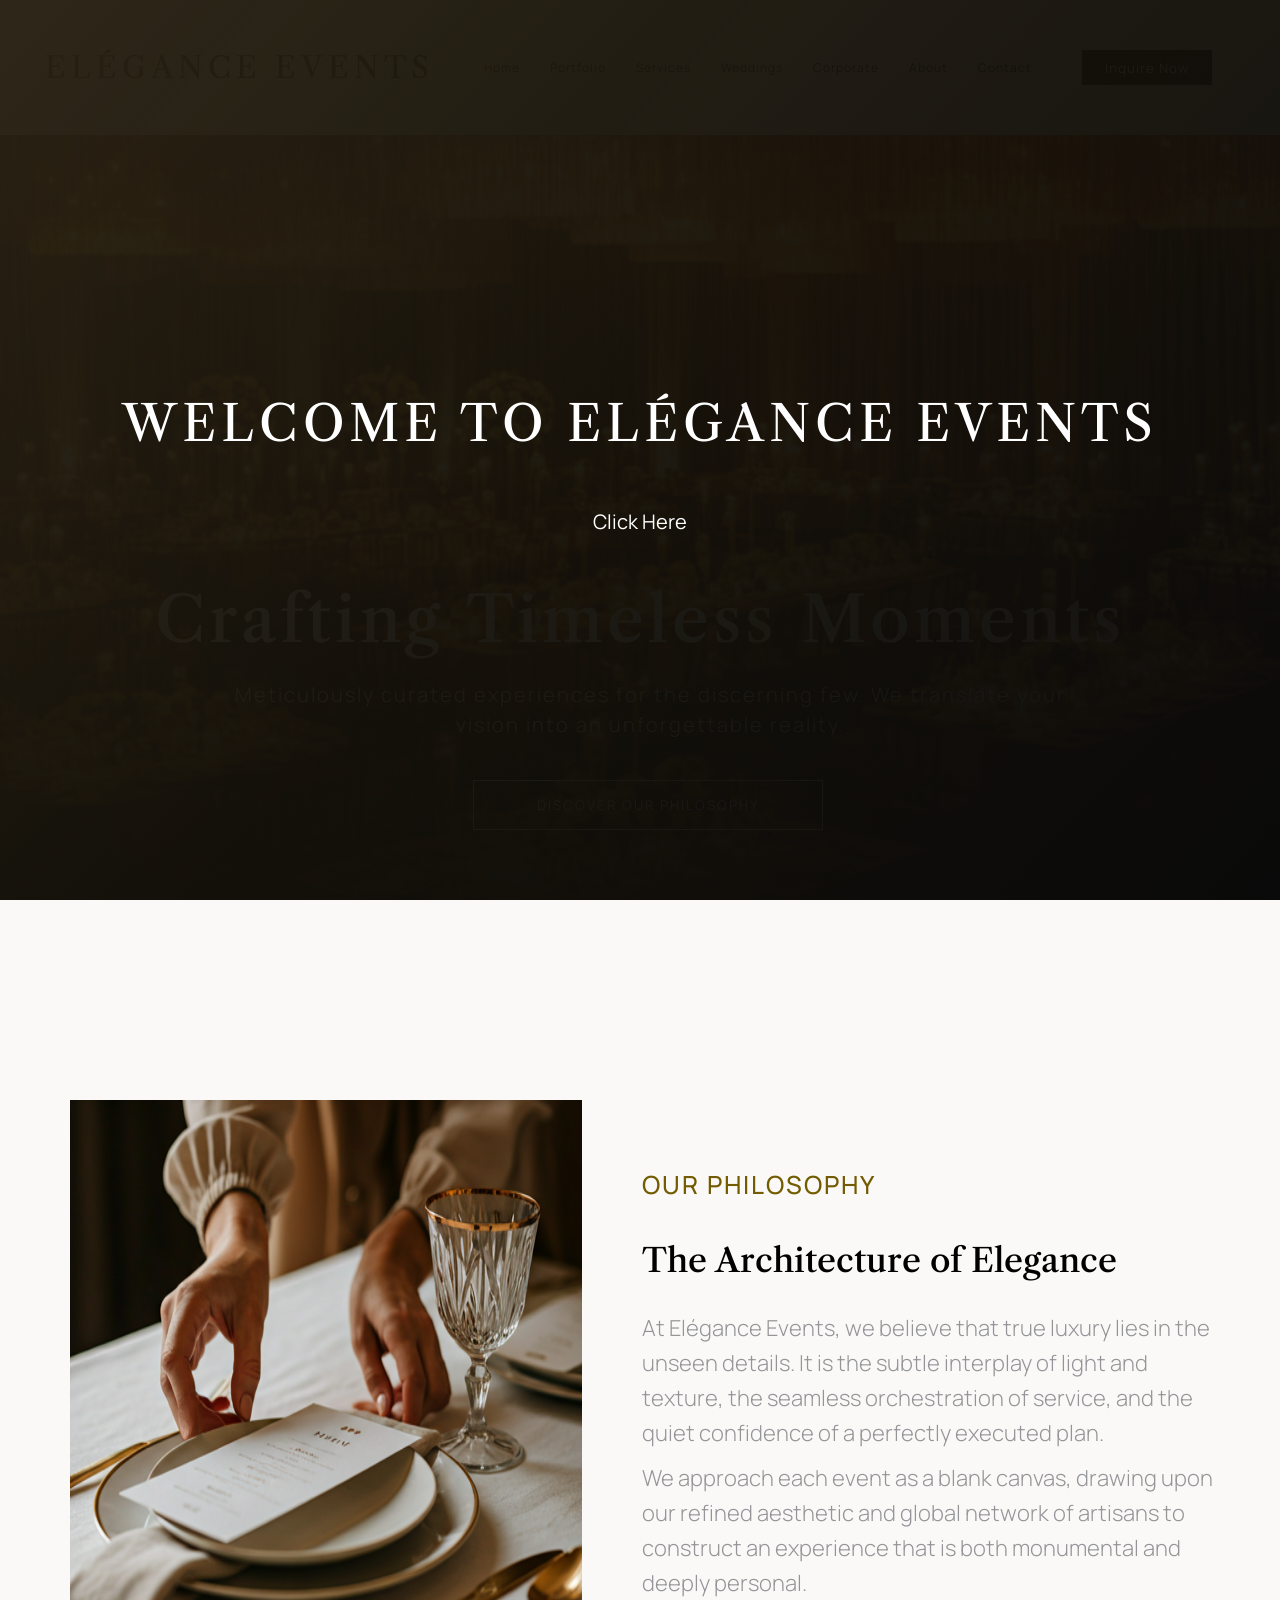
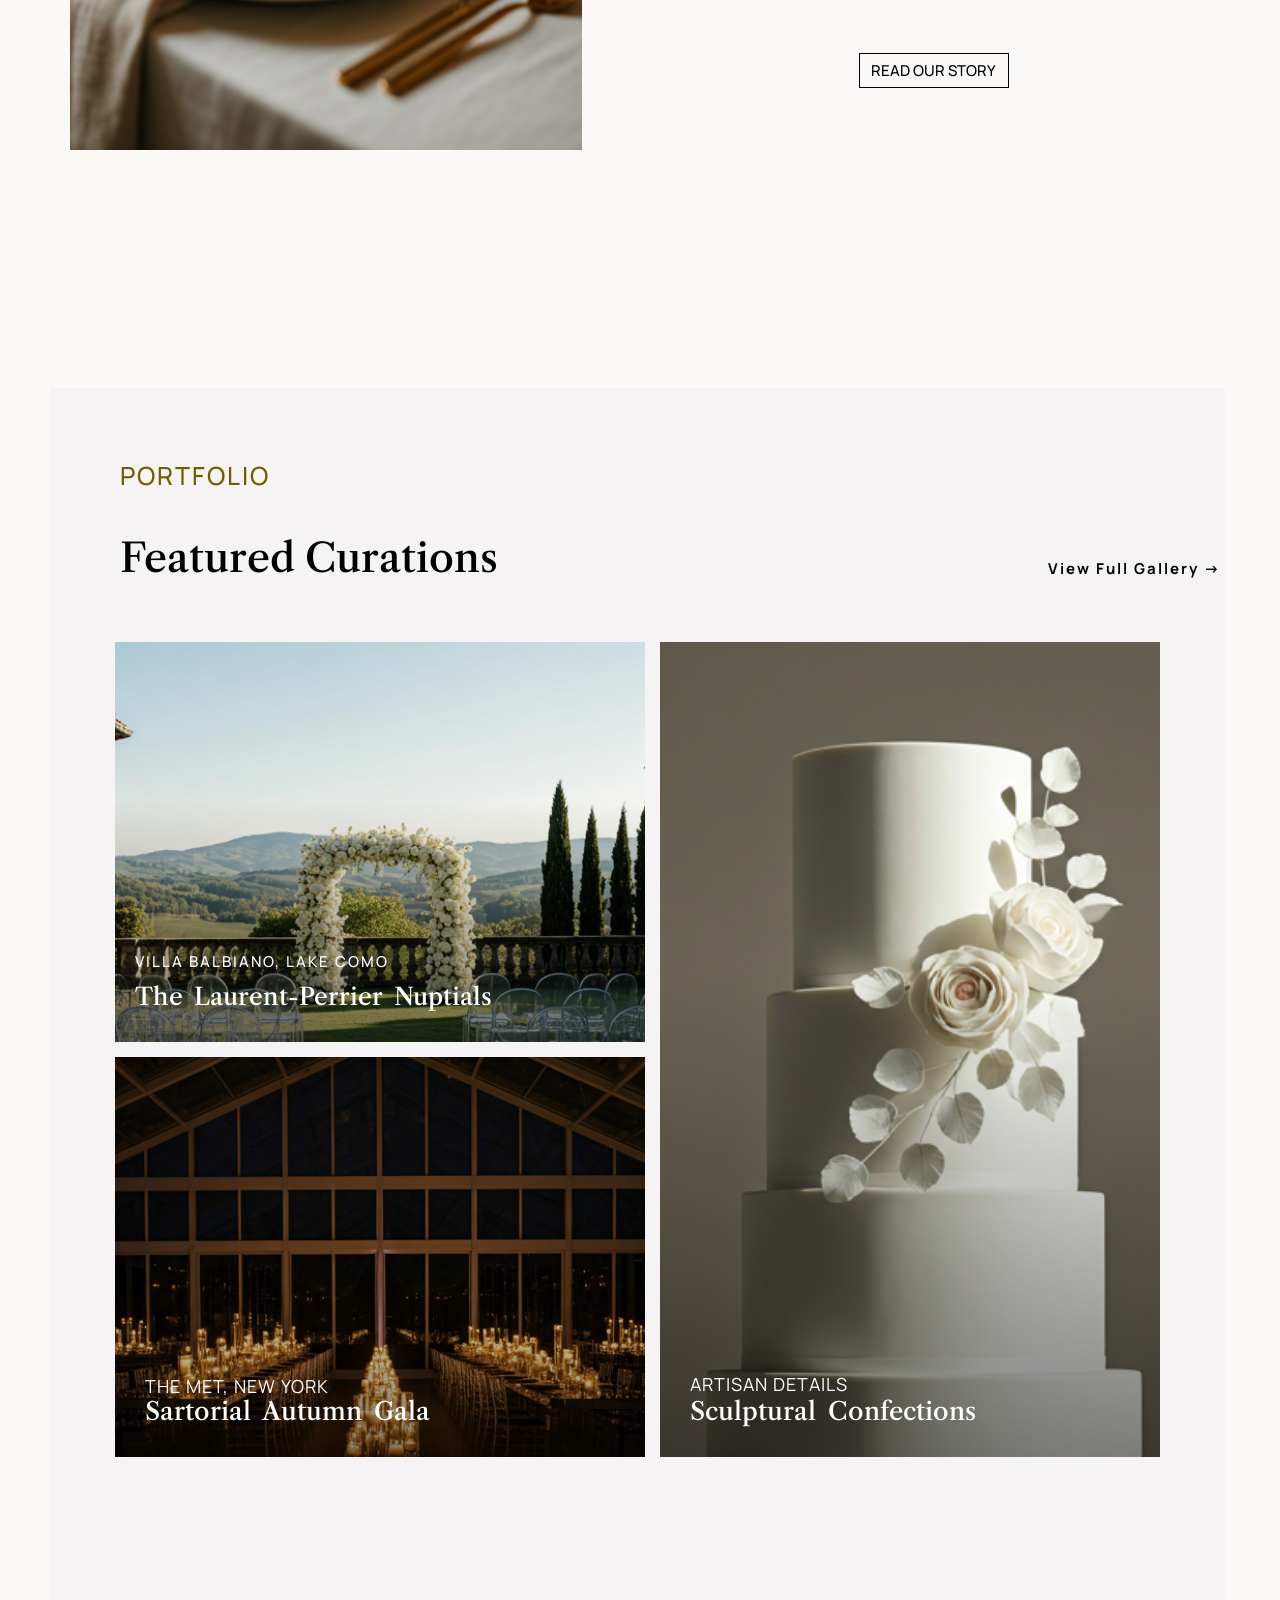
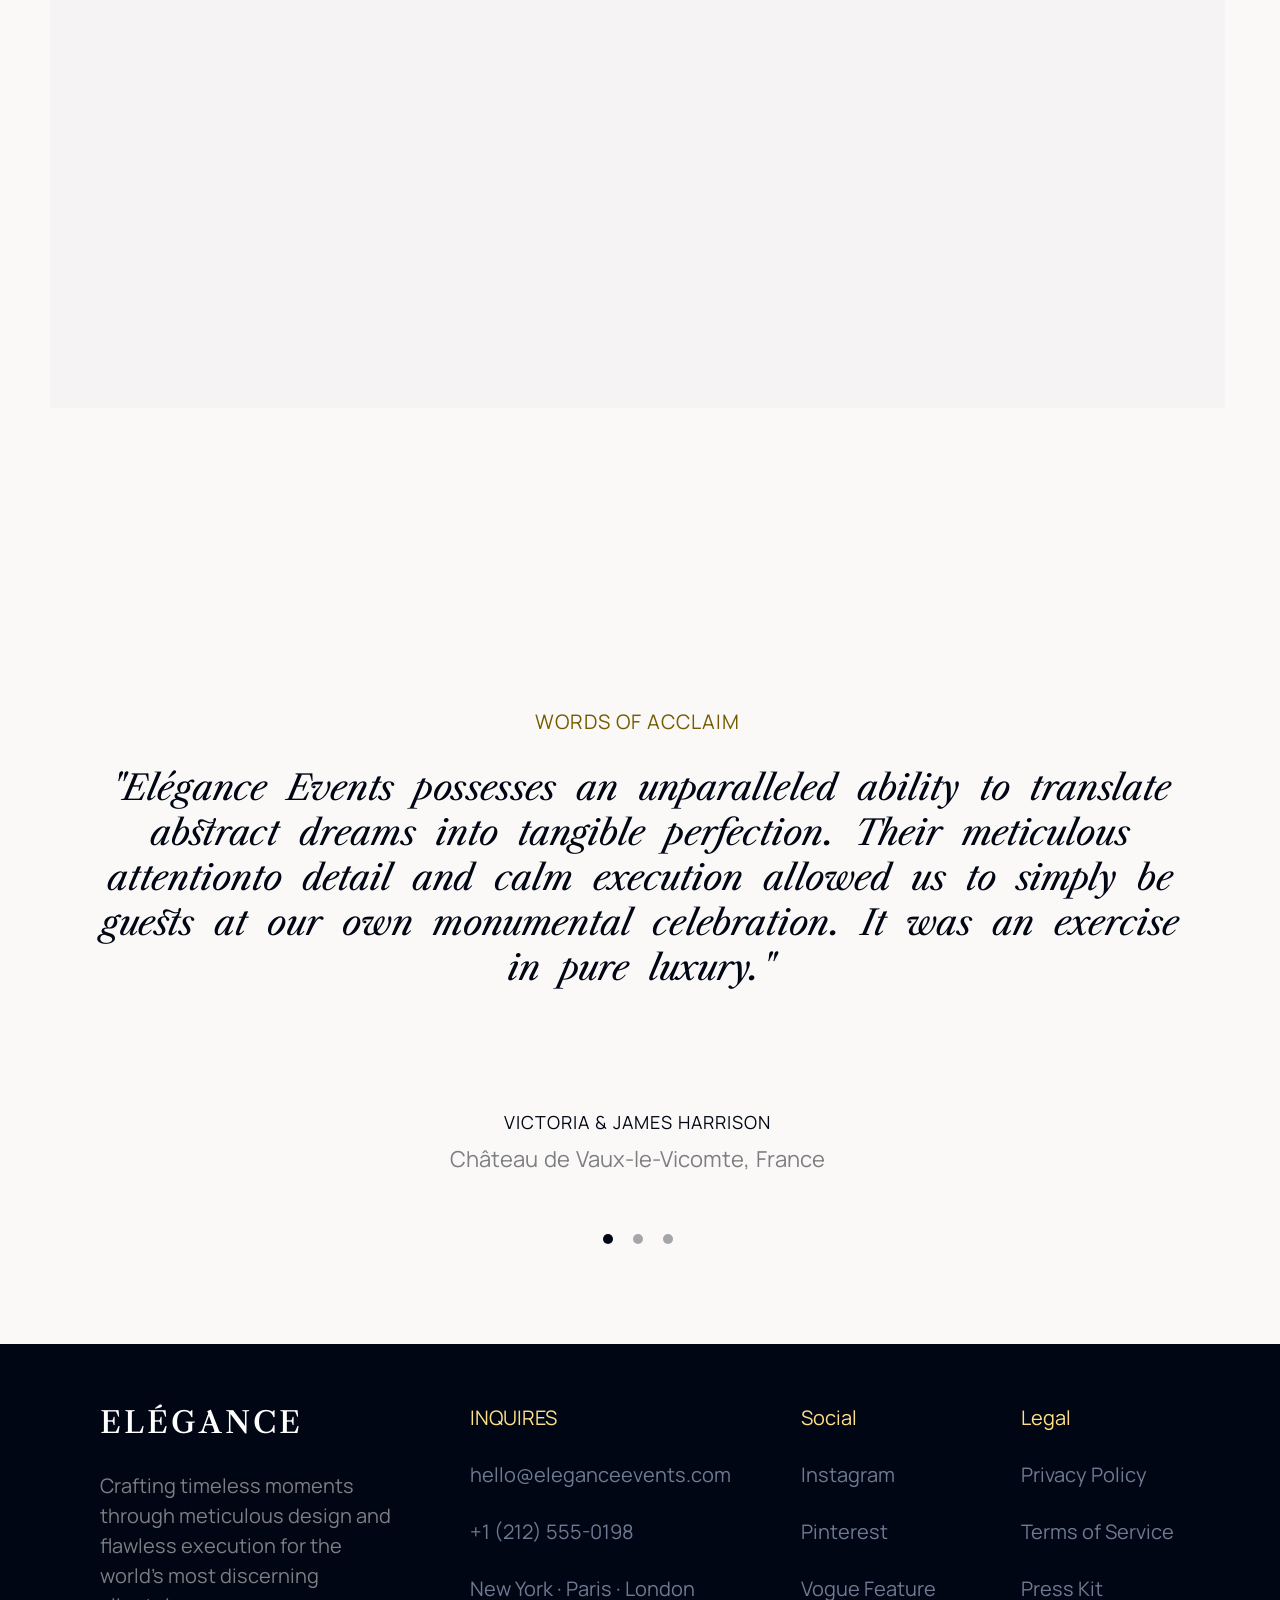
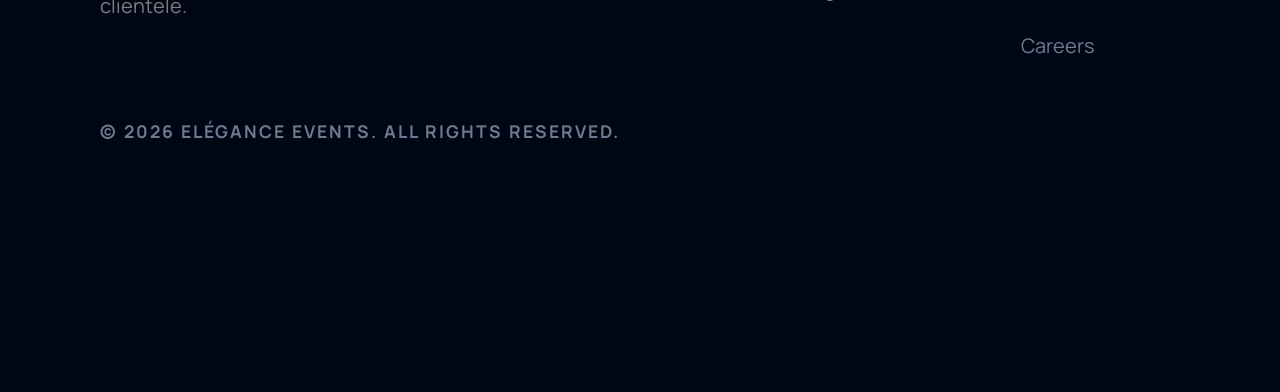
==== index.html @ 48352e36 "first commit" ====
<!DOCTYPE html>
<html lang="en">
<head>
    <meta charset="UTF-8">
    <meta name="viewport" content="width=device-width, initial-scale=1.0">
    <link rel="stylesheet" href="style.css">
    <script src="index.js"></script>
    <title>HOME</title>
</head>
<body>

    <div class="welcome-overlay" id="welcomeOverlay">
        <div class="welcome-content">
            <h1>WELCOME TO ELÉGANCE EVENTS</h1>
            <button id="welcome-btn">Click Here</button>
        </div>
    </div>
    <header>
        <h1>ELÉGANCE EVENTS</h1>

        <nav>
            <a href="/">Home</a>
            <a href="portfolio.html">Portfolio</a>
            <a href="services.html">Services</a>
            <a href="">Weddings</a>
            <a href="">Corporate</a>
            <a href="">About</a>
            <a href="">Contact</a>
        </nav>
        <div class="inquire-btn">
            <button><a href="">Inquire Now</a></button>
        </div>
    </header>

    <div class="moment">
        <div class="moments-pic">
            <img src="/Images/hero.png" class="dining-hall" alt="">

            <div class="moments">
                <h2>Crafting Timeless Moments</h2>
                <p>Meticulously curated experiences for the discerning few. 
                    We translate your vision into an unforgettable reality.
                </p>
                <div class="btn">
                    <button class="discover-btn">DISCOVER OUR PHILOSOPHY</button>
                </div>
            </div>
        </div>
    </div>

    <section class="philosophy-section reveal">
        <div class="philosophy-image slide-left">
            <img src="/Images/philosophy.png" class="arch-pic" alt="">
        </div>


        <div class="content slide-right">
            <div class="content-title reveal">
                <h3>OUR PHILOSOPHY</h3>
                <h1>The Architecture of Elegance</h1>
            </div>
            
            <div class="content-para reveal">
                <p>At Elégance Events, we believe that true luxury lies in the
                    unseen details. It is the subtle interplay of light and texture,
                    the seamless orchestration of service, and the quiet
                    confidence of a perfectly executed plan.
                </p>

                <p>We approach each event as a blank canvas, drawing upon our
                    refined aesthetic and global network of artisans to construct
                    an experience that is both monumental and deeply personal.
                </p>

                <div class="read-btn">
                    <span></span>
                    <button class="our-story-btn">READ OUR STORY</button>
                </div>
            </div>

            <!-- <div class="read-btn">
                <button class="our-story-btn">READ OUR STORY</button>
            </div> -->
        </div>
    </section>

    <section>
        <div class="portfolio">
            <div class="portfolio-content">
                <div class="port-cont">
                    <h3>PORTFOLIO</h3>
                    <h1>Featured Curations</h1>
                </div>
                <div class="view">
                    <h4>View Full Gallery &RightArrow;</h4>
                </div>
            </div>

            <div class="portfolio-images">
                <div class="outdoor reveal">
                    <div class="outdoor-content">
                        <h3>VILLA BALBIANO, LAKE COMO</h3>
                        <h2>The Laurent-Perrier Nuptials</h2>
                    </div>
                </div>

                <div class="hall reveal">
                    <div class="hall-content">
                        <h3>THE MET, NEW YORK</h3>
                        <h2>Sartorial Autumn Gala</h2>
                    </div>
                </div>

                <div class="cake reveal">
                    <div class="cake-content">
                        <h3>ARTISAN DETAILS</h3>
                        <h2>Sculptural Confections</h2>
                    </div>
                </div>
            </div>
        </div>
    </section>

    <section>
        <div class="write-ups reveal">
            <h3>WORDS OF ACCLAIM</h3>
            <div class="paragraph">
                <p>"Elégance Events possesses an unparalleled ability 
                    to translate abstract dreams into tangible perfection. 
                    Their meticulous attentionto detail and calm execution 
                    allowed us to simply be guests at our own monumental 
                    celebration. It was an exercise in pure luxury."
                </p>
            </div>
            <div class="bottom">
                <h3>VICTORIA & JAMES HARRISON</h3>
                <p>Château de Vaux-le-Vicomte, France</p>
            </div>

            <div class="circles">
                <div class="circle-1"></div>
                <div class="circle-2"></div>
                <div class="circle-2"></div>
            </div>
        </div>
    </section>

    <footer>
        <div class="footer-control">
            <div class="elegance-content">
                <h2>ELÉGANCE</h2>
                <p>Crafting timeless moments
                    through meticulous design and
                    flawless execution for the world's
                    most discerning clientele.
                </p>
            </div>

            <div class="inquries-content">
                <a href="">INQUIRES</a>

                <p>hello@eleganceevents.com</p>

                <p>+1 (212) 555-0198</p>

                <p>New York · Paris · London</p>
            </div>

            <div class="socials">
                <a href="">Social</a>
                <p>Instagram</p>

                <p>Pinterest</p>

                <p>Vogue Feature</p>
            </div>

            <div class="legal">
                <a href="">Legal</a>
                <p>Privacy Policy</p>
                <p>Terms of Service</p>
                <p>Press Kit</p>
                <p>Careers</p>
            </div> 
        </div>
        <div class="copyright">
            <h3>© 2026 ELÉGANCE EVENTS. ALL RIGHTS RESERVED.</h3>
        </div>
    </footer>
</body>
</html>
---- style.css ----
@import url('https://fonts.googleapis.com/css2?family=Libre+Caslon+Text:ital,wght@0,400;0,700;1,400&family=Manrope:wght@200..800&family=Outfit:wght@100..900&family=Young+Serif&display=swap');

html{
    scroll-behavior: smooth;
}

*{
    margin: 0;
    padding: 0;
    box-sizing: border-box;
}

body{
    height: 100vh;
    background-color: #FBF9F8;
}

.reveal{
    opacity: 0;
    transform: translateY(50px);
    transition: opacity 0.8s ease-out, transform 0.8s ease-out;
}

.reveal.is-visible{
    opacity: 1;
    transform: translateY(0);
}

.welcome-overlay{
    position: fixed;
    top: 0;
    left: 0;
    width: 100%;
    height: 100%;
    background: 
    linear-gradient(135deg, rgba(180, 140, 60, 0.18) 0%, transparent 50%),
    linear-gradient(135deg, rgba(10, 10, 10, 0.97) 0%, rgba(20, 17, 10, 0.96) 50%, rgba(10, 10, 10, 0.97) 100%);
    display: flex;
    align-items: center;
    justify-content: center;
    z-index: 9999;
    transition: transform 0.8s ease-in-out;
}

.welcome-overlay.slide-out{
    transform: translateX(100%);
}

.welcome-content{
    display: flex;
    flex-direction: column;
    align-items: center;
    justify-content: center;
    gap: 20px;
}

.welcome-content h1{
    font-family: 'Libre Caslon Text', serif;
    text-align: center;
    color: white;
    font-size: 50px;
    font-weight: 400;
    letter-spacing: 5px;
}

#welcome-btn{
    font-family: "Manrope", sans-serif;
    font-size: 20px;
    font-weight: 400;
    color: white;
    background-color: transparent;
    
}

header{
    display: flex;
    gap: 50px;
    align-items: center;
    width: 100%;
    height: 15vh;
    background-color: rgb(214, 205, 199);
    padding-left: 45px;
    padding-right: 30px;
}

h1{
    font-family: 'Libre Caslon Text', serif;
    font-weight: 400;
    font-size: 30px;
    color: black;
    letter-spacing: 5px;
    padding-top: 30px;
    padding-bottom: 30px;
}

nav{
    display: flex;
    gap: 30px;
    padding-top: 30px;
    padding-bottom: 30px;
}

nav a{
    text-decoration: none;
    font-family: "Manrope", sans-serif;
    font-size: 12px;
    color: black;
    letter-spacing: 1px;
    padding-top: 30px;
    padding-bottom: 30px;
}

.inquire-btn{
    display: flex;
    gap: 20px;
    padding-top: 40px;
    padding-bottom: 40px;
}

button{
    background-color: black;
    width: 130px;
    height: 35px;
    border: none;
    cursor: pointer;
}

button a{
    font-family: "Manrope", sans-serif;
    font-weight: 400;
    text-decoration: none;
    color: #FBF9F8;
    letter-spacing: 1px;
}

.moment{
    display:flex;
    flex-direction: column;
    position: relative;
    width: 100%;
}

.moments-pic{
    position: relative;
    width: 100%;
    height: 85vh;
    overflow: hidden;
}


.dining-hall{
    display: block;
    width: 100%;
    height: 100%;
    object-fit: cover;
    object-position: center;

}

.moments{
    position: absolute;
    bottom: 0;
    left: 0;
    width: 100%;
    display: flex;
    flex-direction: column;
    color: white;
    padding: 70px 50px;
    background: linear-gradient(to top, rgba(0,0,0,0.75), rgba(0,0,0,0));
    box-sizing: border-box;
    text-align: center;
    
}

.moments h2{
    font-family: 'Libre Caslon Text', serif;
    font-size: 64px;
    font-weight: 500;
    letter-spacing: 4px;
    line-height: 120px;
    word-spacing: 3px;
}

.moments p{
    max-width: 70ch;
    font-family: "Manrope", sans-serif;
    font-size: 20px;
    font-weight: 300;
    text-align: center;
    letter-spacing: 2px;
    word-break: normal; 
    overflow-wrap: break-word;
    margin-left: 180px;
    line-height: 30px;
}

.btn{
    padding-top: 40px;
    padding-left: 15px;
}

.discover-btn{
    border: 1px solid white;
    background-color: transparent;
    color: white;
    font-family: "Manrope", sans-serif;
    font-weight: 400;
    align-items: center;
    justify-content:center;
    width: 350px;
    height: 50px;
    letter-spacing: 2px;
    padding-left: 20px;
    padding-right: 20px;
    padding-top: 10px;
    padding-bottom: 10px;
}

section{
    display: flex;
    padding-top: 200px;
    padding-bottom: 100px;
    padding-left: 50px;
    padding-right: 55px;
}


.philosophy-image{
    padding-left: 20px;
    width: 700px;
    height: 550px;
}

.arch-pic{
    width: 512px;
    height: 650px
}

.slide-left{
    opacity: 0;
    transform: translateX(-60px);
    transition: opacity 0.8s ease-out, transform 0.8s ease-out;
}

.slide-right{
    opacity: 0;
    transform: translateX(60px);
    transition: opacity 0.8s ease-out, transform 0.8s ease-out;
}

.reveal.is-visible .slide-left,
.reveal.is-visible .slide-right{
    opacity: 1;
    transform: translateX(0);
}

.content{
    display: flex;
    flex-direction: column;
    padding-left: 60px;
    padding-top: 70px;
}

.content .reveal:nth-child(1){
    transition-delay: 0s;
}

.content .reveal:nth-child(2){
    transition-delay: 0.2s;
}

.content-title{
    display: flex;
    flex-direction: column;
    gap: 10px;
}

.content-title h3{
    font-family: "Manrope", sans-serif;
    font-weight: 500;
    font-size: 25px;
    letter-spacing: 2px;
    line-height: 30px;
    color: #735c00;
}

.content-title h1{
    font-family: 'Libre Caslon Text', serif;
    font-weight: 500;
    font-size: 33px;
    letter-spacing:normal
}

.content-para{
    display:flex;
    flex-direction: column;
    align-items: center;
    justify-content: center;
    gap: 10px;
    font-family: "Manrope", sans-serif;
    font-weight: 300;
    font-size: 22px;
    color: #949598;
    line-height: 35px;
}

.read-btn{
    padding-top: 40px;
}

span{
    width:100px;
    height: 4px;
    background-color: black;
}

.our-story-btn{
    border: 1px solid black;
    width: 150px;
    color: black;
    background-color: transparent;
    font-family: "Manrope", sans-serif;
    font-weight: 500;
    font-size: 15px;
}

.portfolio{
    background-color: #f5f3f3;
    width: 100%;
    height: 180vh;
}
.portfolio-content{
    display: flex;
    gap: 550px;
    padding-top: 70px;
    padding-left: 70px;
    
}

.port-cont{
    display: flex;
    flex-direction: column;
    gap: 10px;
}

.port-cont h3{
    font-family: "Manrope", sans-serif;
    font-weight: 500;
    font-size: 25px;
    color: #735c00;
    letter-spacing: 2px;
}

.port-cont h1{
    font-family: 'Libre Caslon Text', serif;
    font-weight: 500;
    font-size: 40px;
    letter-spacing: normal;
}

.view{
    padding-top: 100px;
    font-family: "Manrope", sans-serif;
    font-weight: 300;
    font-size: 15px;
    letter-spacing: 2px;
    cursor: pointer;
}

.portfolio-images{
    display: grid;
    grid-template-columns: 1.5fr, 1fr;
    grid-template-rows: 400px 400px;
    gap: 15px;
    width: 100%;
    padding-left: 65px;
    padding-right: 65px;
    padding-top: 30px;
}

.outdoor{
    position: relative;
    background-image: url(/Images/outdoor.png);
    background-repeat: no-repeat;
    background-size: cover;
    width: 100%;
    height: 100%;
    grid-column: 1;
    grid-row: 1;
}


.hall{
    position: relative;
    background-image: url(/Images/hall\ 2.png);
    background-repeat: no-repeat;
    background-size: cover;
    width: 530px;
    height: 400px;
    grid-column: 1;
    grid-row: 2;
}

.cake{
    position: relative;
    background-image: url(/Images/my\ cake.png);
    background-repeat: no-repeat;
    background-size: cover;
    background-position: center;
    width: 500px;
    height: 100%;
    grid-column: 2;
    grid-row: 1 / span 2;
}

.outdoor-content{
    position: absolute;
    bottom: 0;
    left: 0;
    width: 100%;
    display: flex;
    flex-direction: column;
    align-items: flex-start;
    justify-content: flex-end;
    padding: 20px;
    box-sizing: border-box;
    text-align: left;
    color: white;
    z-index: 2;
}

.outdoor-content h3{
    font-weight: 500;
    font-family: "Manrope", sans-serif;
    font-size: 15px;
    line-height: 20px;
    letter-spacing: 2px;
}

.outdoor-content h2{
    font-family: 'Libre Caslon Text', serif;
    font-size: 24px;
    font-weight: 500;
    word-spacing: 5px;
    line-height: 50px;
}

.outdoor::after{
    content: '';
    position: absolute;
    bottom: 0;
    left: 0;
    width: 100%;
    height: 60%;
    background: linear-gradient(to top, rgba(0,0,0,0.5), 
    rgba(0,0,0,0));
    pointer-events: none;
    z-index: 1;
}

.hall-content{
    position: absolute;
    bottom: 0;
    left: 0;
    width: 100%;
    display: flex;
    flex-direction: column;
    align-items: flex-start;
    justify-content: flex-end;
    padding: 30px;
    box-sizing: border-box;
    text-align: left;
    color: white;
    z-index: 2;
}

.hall-content h3{
    font-weight: 400;
    font-family: "Manrope", sans-serif;
    font-size: 18px;
    line-height: 20px;
    letter-spacing: 1px;
}

.hall-content h2{
    font-family: 'Libre Caslon Text', serif;
    font-size: 25px;
    font-weight: 500;
    word-spacing: 5px;
}

.hall::after{
    content: '';
    position: absolute;
    bottom: 0;
    left: 0;
    width: 100%;
    height: 60%;
    background: linear-gradient(to top, rgba(0,0,0,0.5), 
    rgba(0,0,0,0));
    pointer-events: none;
    z-index: 1;
}

.cake-content{
    position: absolute;
    bottom: 0;
    left: 0;
    width: 100%;
    display: flex;
    flex-direction: column;
    align-items: flex-start;
    justify-content: flex-end;
    padding: 30px;
    box-sizing: border-box;
    text-align: left;
    color: white;
    z-index: 2;
}

.cake-content h3{
    font-weight: 400;
    font-family: "Manrope", sans-serif;
    font-size: 18px;
    letter-spacing: 1px;
}

.cake-content h2{
    font-family: 'Libre Caslon Text', serif;
    font-size: 25px;
    font-weight: 500;
    word-spacing: 5px;
}

.cake::after{
    content: '';
    position: absolute;
    bottom: 0;
    left: 0;
    width: 100%;
    height: 60%;
    background: linear-gradient(to top, rgba(0,0,0,0.5), 
    rgba(0,0,0,0));
    pointer-events: none;
    z-index: 1;
}

.write-ups{
    display: flex;
    flex-direction: column;
    gap: 30px;
    align-items: center;
    justify-content: center;
}

.write-ups h3{
    font-family: "Manrope", sans-serif;
    font-weight: 400;
    font-size: 20px;
    letter-spacing: 1px;
    color: #735c00;
}

.paragraph{
    align-items: center;
    justify-content: center;
    text-align: center;
    font-style: italic;
    font-family: 'Libre Caslon Text', serif;
    font-size: 35px;
    color: #000614;
    padding-left: 45px;
    padding-right: 40px;
    line-height: 45px;
    word-spacing: 10px;
}

.bottom{
    display: flex;
    flex-direction: column;
    gap: 10px;
    align-items: center;
    justify-content: center;
    text-align: center;
    padding-top: 90px;
}

.bottom h3{
    font-family: "Manrope", sans-serif;
    font-size: 18px;
    font-weight: 400;
    letter-spacing: 1px;
    color: #000614;
}

.bottom p{
    color: #7d7e82;
    font-family: "Manrope", sans-serif;
    font-size: 22px;
    font-weight: 400;
    word-spacing: 2px;
}

.circles{
    display: flex;
    gap: 20px;
    align-items: center;
    justify-content: center;
    padding-top: 30px;
}

.circle-1{
    width: 10px;
    height: 10px;
    border-radius: 50px;
    background-color: #000614;
}

.circle-2{
    width: 10px;
    height: 10px;
    border-radius: 50px;
    background-color: #a5a6a9;
}

footer{
    display: flex;
    flex-direction: column;
    gap: 30px;
    background-color: #000614;
    height: 72vh;
}

.footer-control{
    display: flex;
    gap: 70px;
    padding-top: 60px;
    padding-bottom: 30px;
    padding-left: 100px;
    padding-right: 100px;
}

.elegance-content{
    display: flex;
    flex-direction: column;
    gap: 30px;
    color: white;
}

.elegance-content h2{
    font-family: 'Libre Caslon Text', serif;
    font-size: 30px;
    font-weight: 500;
    letter-spacing: 3px;
}

.elegance-content p{
    width: 300px;
    color: #7d7e82;
    font-family: "Manrope", sans-serif;
    font-weight: 400;
    font-size: 20px;
    line-height: 30px;
}

.inquries-content{
    display: flex;
    flex-direction: column;
    gap: 30px;
}

.inquries-content a{
    color: #ffe088;
    font-family: "Manrope", sans-serif;
    font-size: 20px;
    text-decoration: none;
}

.inquries-content p{
    font-family: "Manrope", sans-serif;
    font-size: 20px;
    font-weight: 400;
    color: #6e7a91;
}

.socials{
    display: flex;
    flex-direction: column;
    gap: 30px;
    color: white;
}

.socials a{
    color: #ffe088;
    font-family: "Manrope", sans-serif;
    font-size: 20px;
    text-decoration: none;
}

.socials p{
    width: 150px;
    font-family: "Manrope", sans-serif;
    font-size: 20px;
    font-weight: 400;
    color: #6e7a91;
}

.legal{
    display: flex;
    flex-direction: column;
    gap: 30px;
}

.legal a{
    color: #ffe088;
    font-family: "Manrope", sans-serif;
    font-size: 20px;
    text-decoration: none;
}

.legal p{
    width: 200px;
    font-family: "Manrope", sans-serif;
    font-size: 20px;
    font-weight: 400;
    color: #6e7a91;
}

.copyright{
    color: #6e7a91;
    font-family: "Manrope", sans-serif;
    font-weight: 300;
    font-size: 15px;
    letter-spacing: 2px;
    padding-left: 100px;
    padding-bottom: 50px;
}
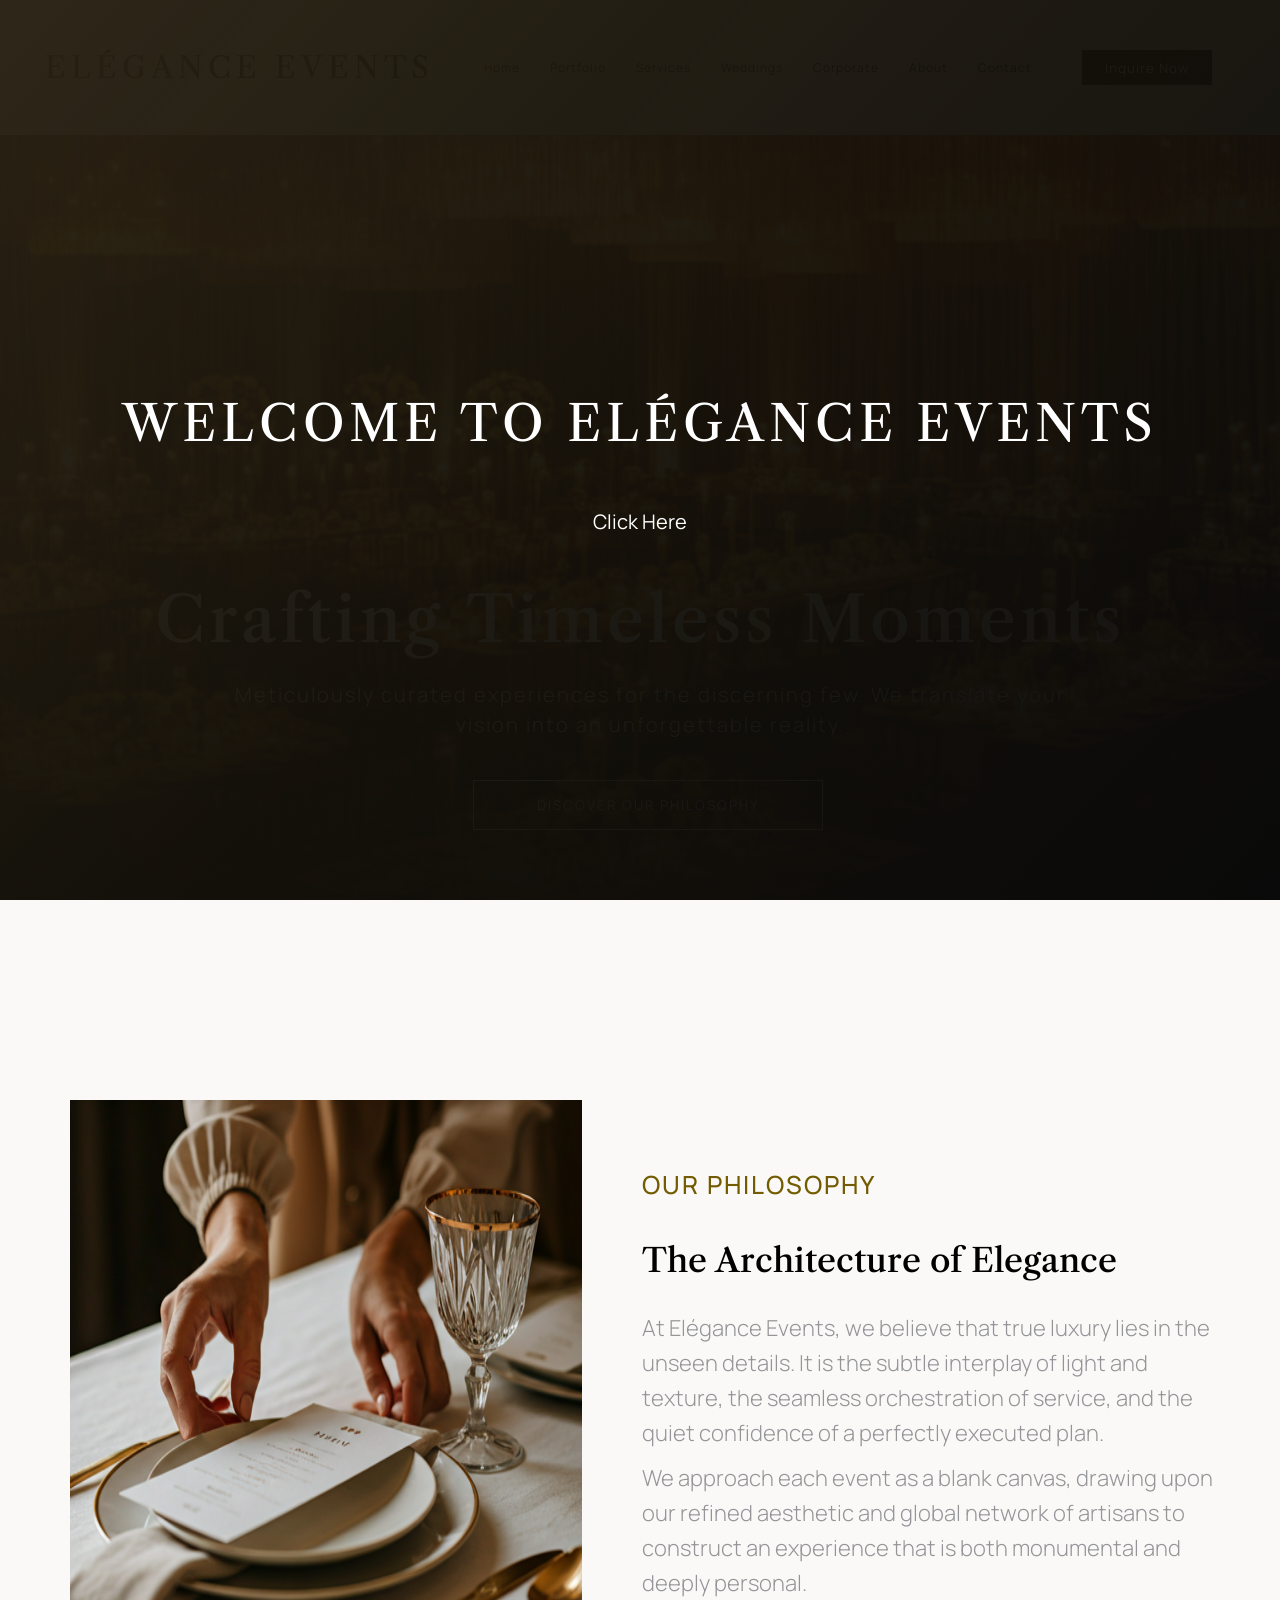
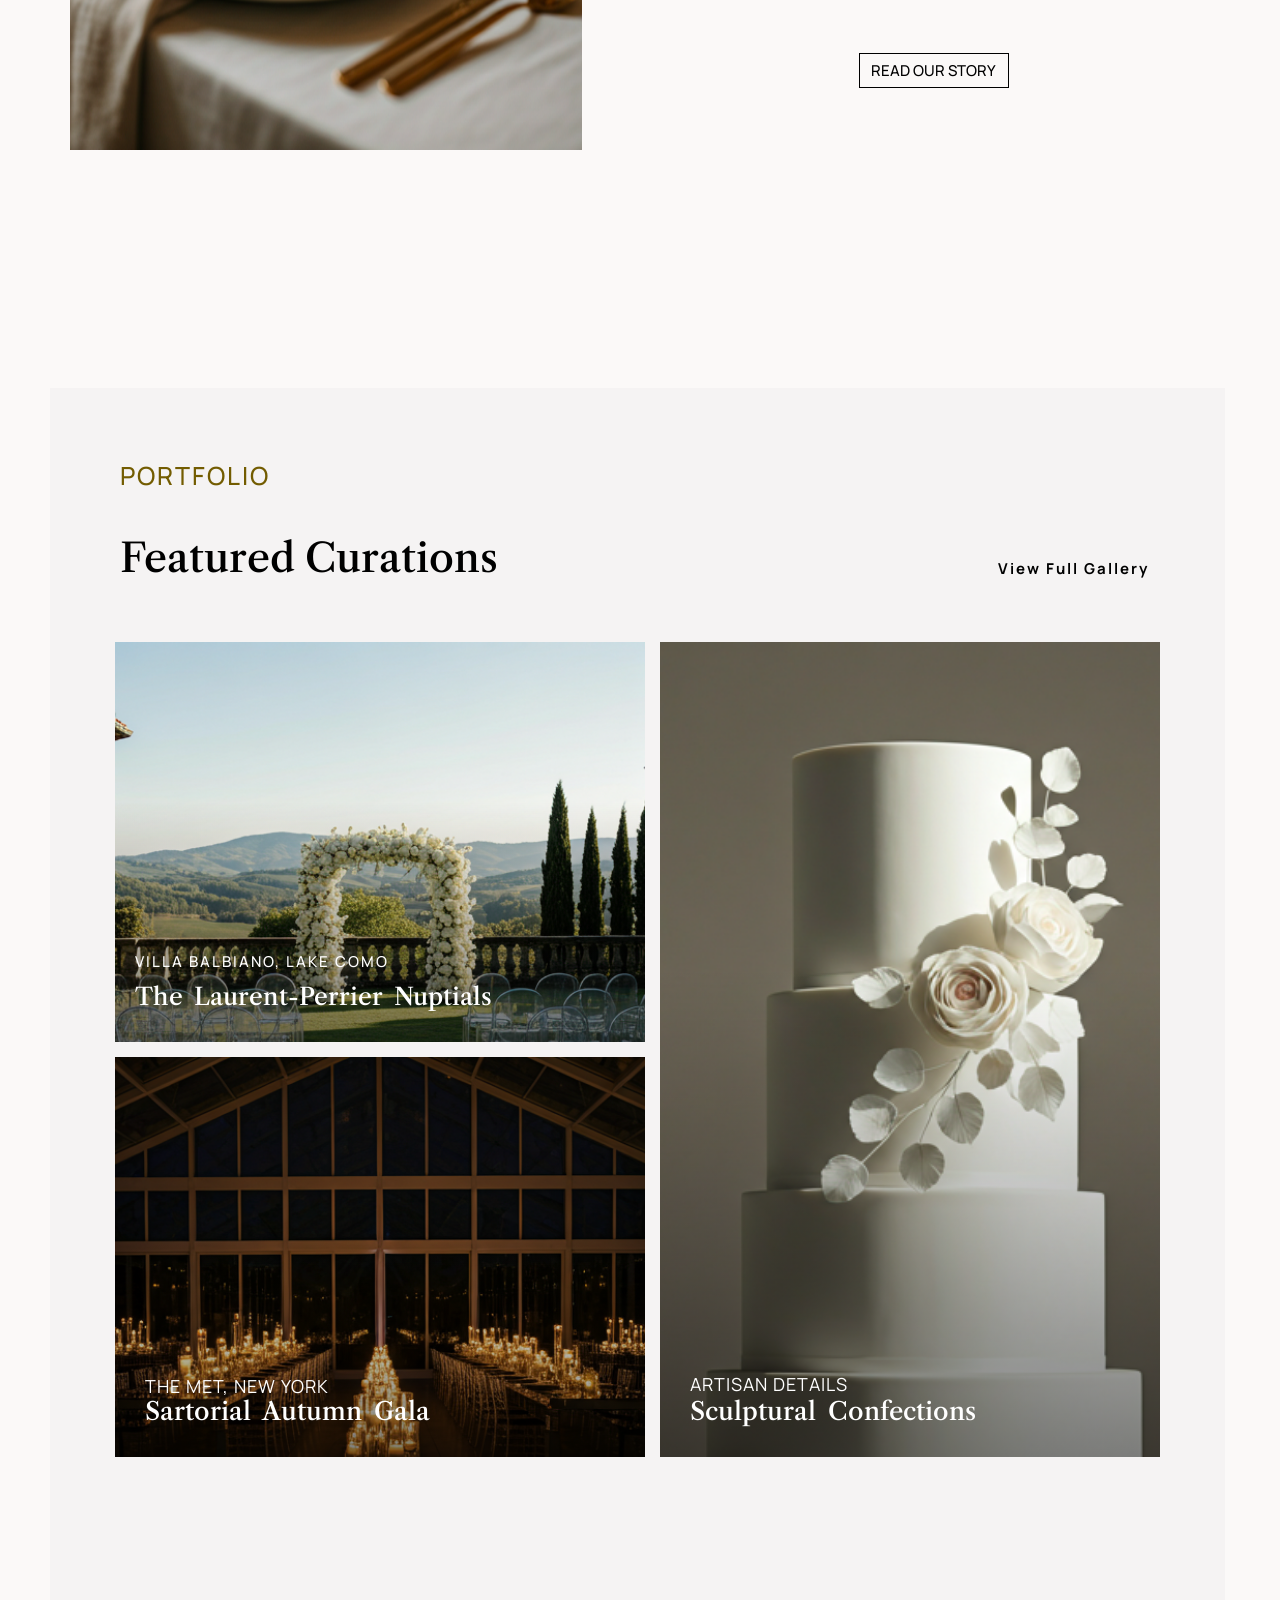
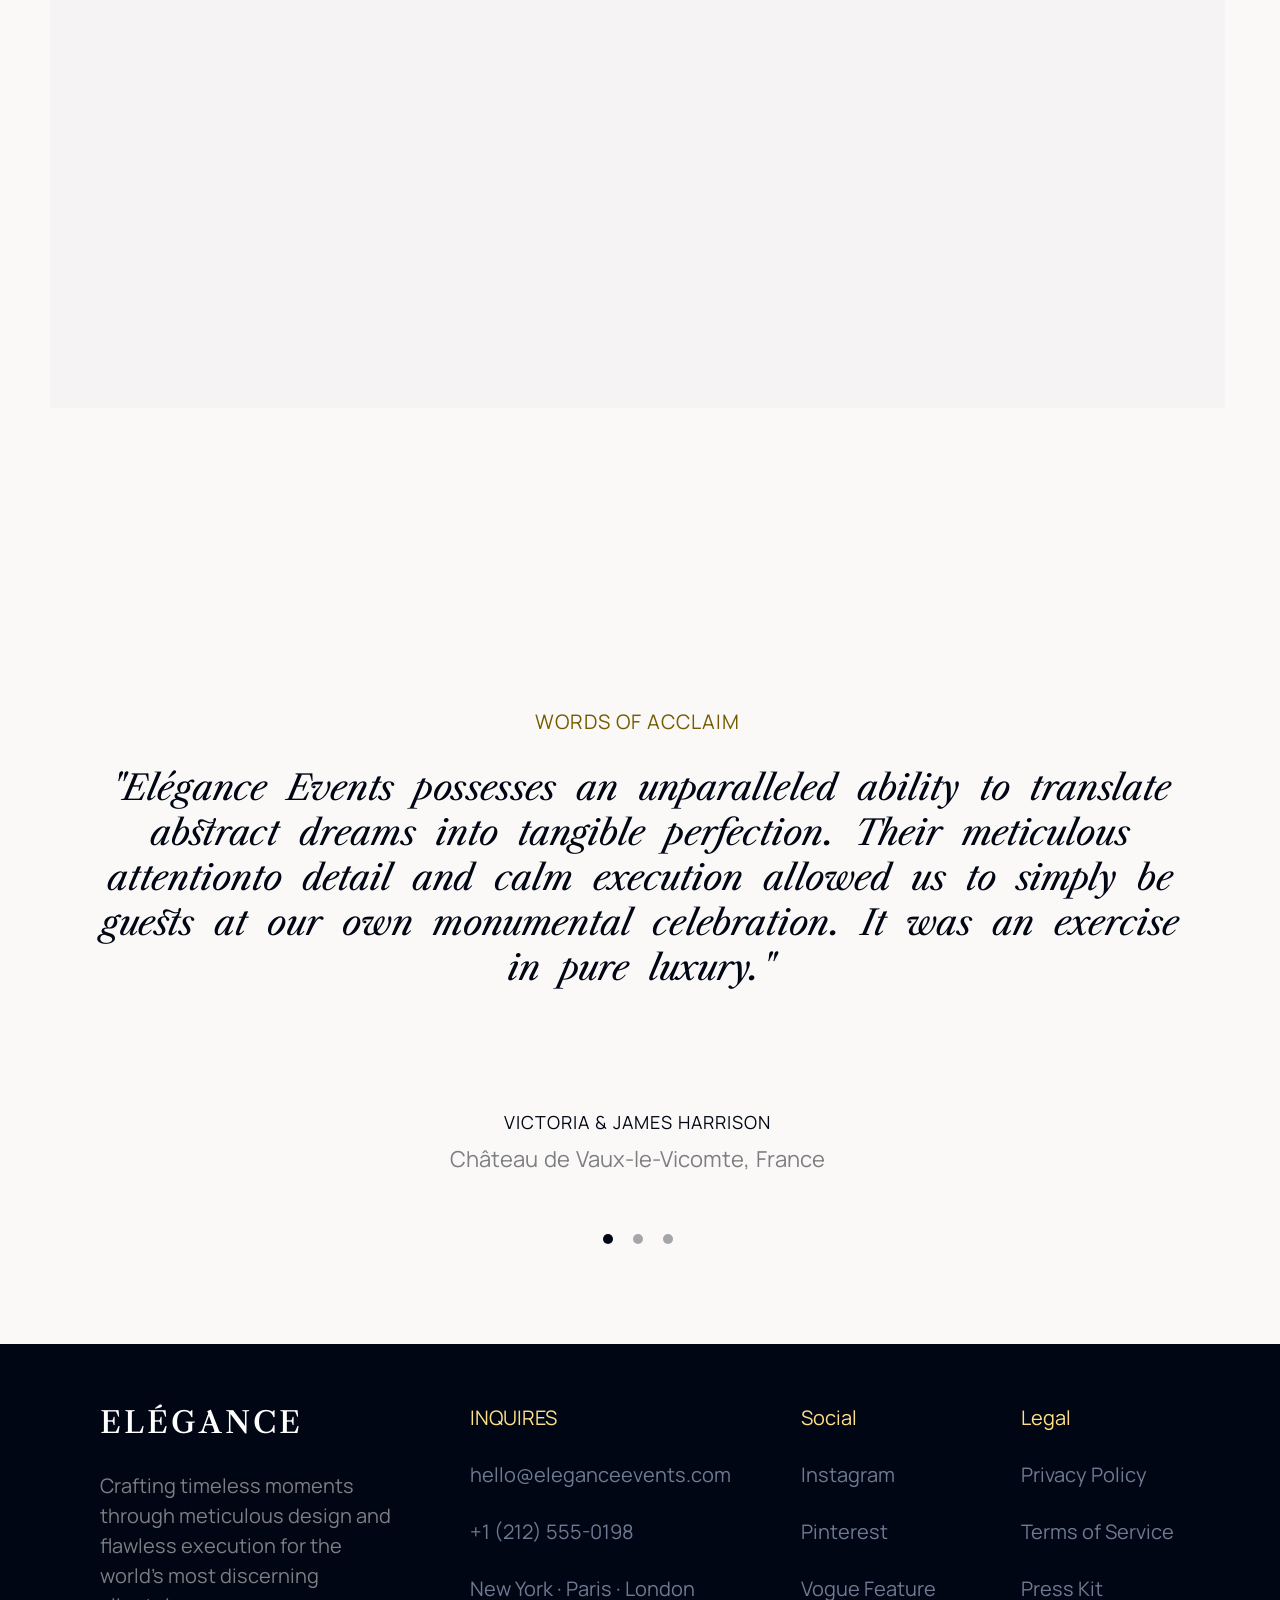
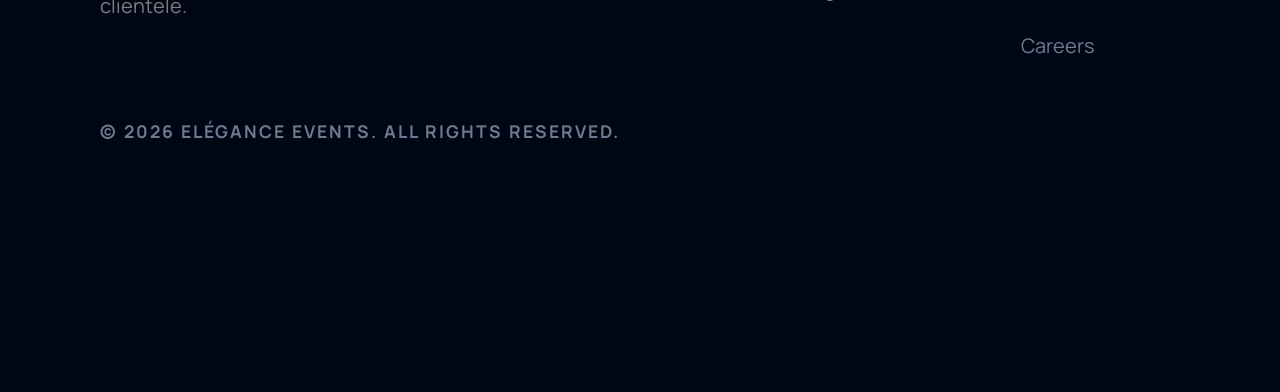
==== commit 8f6b703d: "created a new file weddings.js" ====
--- a/index.html
+++ b/index.html
@@ -22,7 +22,7 @@
             <a href="/">Home</a>
             <a href="portfolio.html">Portfolio</a>
             <a href="services.html">Services</a>
-            <a href="">Weddings</a>
+            <a href="weddings.html">Weddings</a>
             <a href="">Corporate</a>
             <a href="">About</a>
             <a href="">Contact</a>
@@ -73,7 +73,6 @@
                 </p>
 
                 <div class="read-btn">
-                    <span></span>
                     <button class="our-story-btn">READ OUR STORY</button>
                 </div>
             </div>
@@ -92,7 +91,7 @@
                     <h1>Featured Curations</h1>
                 </div>
                 <div class="view">
-                    <h4>View Full Gallery &RightArrow;</h4>
+                    <h4>View Full Gallery <i class="fa-solid fa-arrow-right"></i></h4>
                 </div>
             </div>
 
--- a/style.css
+++ b/style.css
@@ -154,7 +154,6 @@
     height: 100%;
     object-fit: cover;
     object-position: center;
-
 }
 
 .moments{
@@ -169,7 +168,6 @@
     background: linear-gradient(to top, rgba(0,0,0,0.75), rgba(0,0,0,0));
     box-sizing: border-box;
     text-align: center;
-    
 }
 
 .moments h2{
@@ -331,7 +329,7 @@
 }
 .portfolio-content{
     display: flex;
-    gap: 550px;
+    gap: 500px;
     padding-top: 70px;
     padding-left: 70px;
     
@@ -365,6 +363,11 @@
     font-size: 15px;
     letter-spacing: 2px;
     cursor: pointer;
+}
+
+.view i{
+    font-size: 12px;
+    transition: transform 0.3s ease;
 }
 
 .portfolio-images{
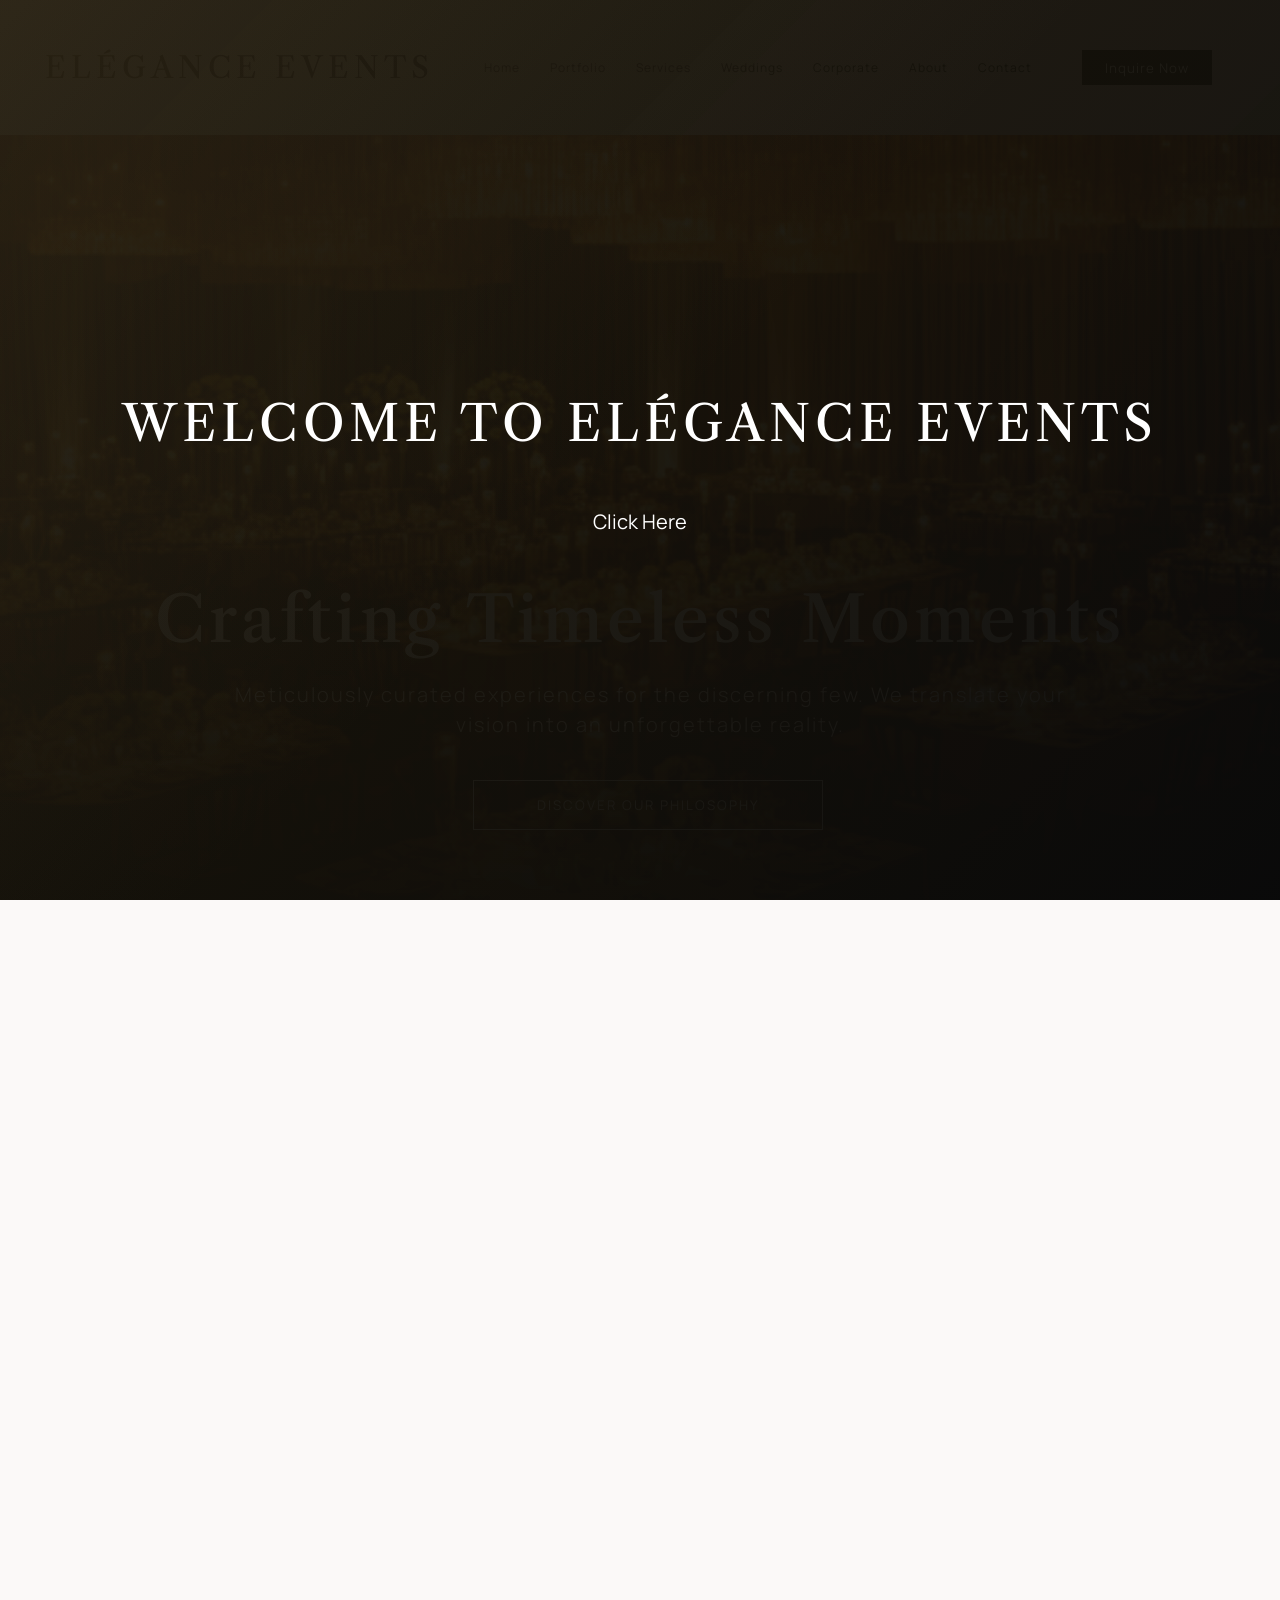
==== commit 2f10d100: "first commit" ====
--- a/index.html
+++ b/index.html
@@ -18,17 +18,23 @@
     <header>
         <h1>ELÉGANCE EVENTS</h1>
 
-        <nav>
+        <nav id="mainNav">
             <a href="/">Home</a>
             <a href="portfolio.html">Portfolio</a>
             <a href="services.html">Services</a>
             <a href="weddings.html">Weddings</a>
-            <a href="">Corporate</a>
-            <a href="">About</a>
-            <a href="">Contact</a>
+            <a href="corporate.html">Corporate</a>
+            <a href="about.html">About</a>
+            <a href="contact.html">Contact</a>
         </nav>
         <div class="inquire-btn">
             <button><a href="">Inquire Now</a></button>
+        </div>
+
+        <div class="hamburger" id="hamburger">
+            <span></span>
+            <span></span>
+            <span></span>
         </div>
     </header>
 
--- a/style.css
+++ b/style.css
@@ -2,7 +2,10 @@
 
 html{
     scroll-behavior: smooth;
-}
+    overflow-x: hidden;
+    width: 100%;
+}
+
 
 *{
     margin: 0;
@@ -11,6 +14,8 @@
 }
 
 body{
+    overflow-x: hidden;
+    width: 100%;
     height: 100vh;
     background-color: #FBF9F8;
 }
@@ -131,6 +136,33 @@
     text-decoration: none;
     color: #FBF9F8;
     letter-spacing: 1px;
+}
+
+.hamburger{
+    display: none;
+    flex-direction: column;
+    gap: 6px;
+    cursor: pointer;
+    padding: 10px;
+}
+
+.hamburger span{
+    width: 28px;
+    height: 2px;
+    background-color: black;
+    transition: transform 0.3s ease, opacity 0.3s ease;
+}
+
+.hamburger.active span:nth-child(1){
+    transform: translateY(8px) rotate(45deg);
+}
+
+.hamburger.active span:nth-child(2){
+    opacity: 0;
+}
+
+.hamburger.active span:nth-child(3){
+    transform: translateY(-8px) rotate(-45deg);
 }
 
 .moment{
@@ -738,3 +770,420 @@
     padding-left: 100px;
     padding-bottom: 50px;
 }
+
+
+@media (max-width: 430px){
+
+    header{
+        display: flex;
+        justify-content: space-between;
+        align-items: center;
+        width: 100%;
+        height: auto;
+        padding-left: 20px;
+        padding-right: 20px;
+        gap: 10px;
+        position: relative;
+        z-index: 1001;
+    }
+
+    h1{
+        font-size: 16px;
+        letter-spacing: 1px;
+        padding-top: 15px;
+        padding-bottom: 15px;
+        white-space: nowrap;
+        flex-shrink: 0;
+    }
+
+    .hamburger{
+        display: flex;
+        flex-shrink: 0;
+    }
+
+    nav{
+        position: fixed;
+        top: 0;
+        right: -100%;
+        width: 70%;
+        height: 100vh;
+        background-color: rgb(214, 205, 199);
+        flex-direction: column;
+        align-items: flex-start;
+        justify-content: flex-start;
+        gap: 25px;
+        padding-left: 40px;
+        padding-top: 100px;
+        padding-bottom: 0;
+        transition: right 0.4s ease-in-out;
+        z-index: 1000;
+    }
+
+    nav a{
+        padding-top: 0;
+        padding-bottom: 0;
+    }
+
+    nav.nav-active{
+        right: 0;
+    }
+
+    .inquire-btn{
+        display: none;
+    }
+
+    .moments{
+        padding: 65px 20px;
+    }
+
+    .moments h2{
+        font-size: 30px;
+        line-height: 40px;
+        letter-spacing: 1px;
+    }
+
+    .moments p{
+        margin-left: 0;
+        max-width: 100%;
+        font-size: 15px;
+        line-height: 24px;
+    }
+
+    .discover-btn{
+        width: 100%;
+        max-width: 300px;
+    }
+
+    section{
+        flex-direction: column;
+        padding: 60px 20px;
+        gap: 30px;
+    }
+
+    .philosophy-image{
+        width: 100%;
+        height: auto;
+        padding-left: 0;
+        display: flex;
+        justify-content: center;
+    }
+
+    .arch-pic{
+        width: 100%;
+        max-width: 320px;
+        height: auto;
+    }
+
+    .content{
+        padding-left: 0;
+        padding-top: 20px;
+    }
+
+    .content-title h3{
+        font-size: 18px;
+    }
+
+    .content-title h1{
+        font-size: 22px;
+    }
+
+    .content-para{
+        font-size: 15px;
+        line-height: 26px;
+    }
+
+    .our-story-btn{
+        width: 100%;
+        max-width: 200px;
+    }
+
+    .portfolio{
+        height: auto;
+        padding-bottom: 60px;
+    }
+
+    .portfolio-content{
+        flex-direction: column;
+        gap: 15px;
+        padding-left: 20px;
+        padding-right: 20px;
+        padding-top: 50px;
+    }
+
+    .port-cont h1{
+        font-size: 26px;
+    }
+
+    .view{
+        padding-top: 0;
+    }
+
+    .portfolio-images{
+        grid-template-columns: 1fr;
+        grid-template-rows: auto;
+        padding-left: 20px;
+        padding-right: 20px;
+        gap: 15px;
+    }
+
+    .outdoor,
+    .hall,
+    .cake{
+        width: 100%;
+        height: 280px;
+        grid-column: 1;
+    }
+
+    .outdoor{ 
+        grid-row: 1; 
+    }
+
+    .hall{ 
+        grid-row: 2; 
+    }
+
+    .cake{ 
+        grid-row: 3; 
+    }
+
+    .outdoor-content h2,
+    .hall-content h2,
+    .cake-content h2{
+        font-size: 20px;
+    }
+
+    .paragraph{
+        font-size: 20px;
+        line-height: 30px;
+        padding-left: 20px;
+        padding-right: 20px;
+        word-spacing: normal;
+    }
+
+    .bottom{
+        padding-top: 50px;
+    }
+
+    .bottom p{
+        font-size: 16px;
+    }
+
+    footer{
+        height: auto;
+    }
+
+    .footer-control{
+        flex-direction: column;
+        gap: 35px;
+        padding: 40px 20px;
+    }
+
+    .elegance-content p,
+    .socials p,
+    .legal p{
+        width: 100%;
+    }
+
+    .copyright{
+        padding-left: 20px;
+        padding-right: 20px;
+        font-size: 12px;
+    }
+}
+
+
+/* ---------- 375px and below ---------- */
+@media (max-width: 375px){
+
+    h1{
+        font-size: 14px;
+    }
+
+    header{
+        padding-left: 15px;
+        padding-right: 15px;
+    }
+
+    nav{
+        width: 80%;
+        padding-left: 25px;
+        padding-top: 90px;
+        gap: 20px;
+    }
+
+    nav a{
+        font-size: 13px;
+    }
+
+    .hamburger span{
+        width: 24px;
+    }
+
+    .moments h2{
+        font-size: 26px;
+        line-height: 34px;
+    }
+
+    .moments p{
+        font-size: 14px;
+        line-height: 22px;
+    }
+
+    section{
+        padding: 50px 15px;
+    }
+
+    .arch-pic{
+        max-width: 280px;
+    }
+
+    .content-title h1{
+        font-size: 20px;
+    }
+
+    .content-para{
+        font-size: 14px;
+        line-height: 24px;
+    }
+
+    .port-cont h1{
+        font-size: 22px;
+    }
+
+    .portfolio-images{
+        padding-left: 15px;
+        padding-right: 15px;
+    }
+
+    .outdoor,
+    .hall,
+    .cake{
+        height: 240px;
+    }
+
+    .paragraph{
+        font-size: 17px;
+        line-height: 27px;
+        padding-left: 15px;
+        padding-right: 15px;
+    }
+
+    .footer-control{
+        padding-left: 15px;
+        padding-right: 15px;
+    }
+
+    .elegance-content h2{
+        font-size: 24px;
+    }
+}
+
+
+/* ---------- 320px and below ---------- */
+@media (max-width: 320px){
+
+    h1{
+        font-size: 12px;
+        letter-spacing: 0.5px;
+    }
+
+    header{
+        padding-left: 10px;
+        padding-right: 10px;
+    }
+
+    nav{
+        width: 85%;
+        padding-left: 18px;
+        padding-top: 80px;
+        gap: 16px;
+    }
+
+    nav a{
+        font-size: 12px;
+    }
+
+    .hamburger{
+        padding: 8px;
+        gap: 5px;
+    }
+
+    .hamburger span{
+        width: 22px;
+    }
+
+    .moments h2{
+        font-size: 22px;
+        line-height: 28px;
+    }
+
+    .moments p{
+        font-size: 13px;
+        line-height: 20px;
+    }
+
+    section{
+        padding: 40px 10px;
+    }
+
+    .arch-pic{
+        max-width: 250px;
+    }
+
+    .content-title h3{
+        font-size: 15px;
+    }
+
+    .content-title h1{
+        font-size: 17px;
+    }
+
+    .content-para{
+        font-size: 13px;
+        line-height: 22px;
+    }
+
+    .our-story-btn{
+        font-size: 13px;
+    }
+
+    .port-cont h1{
+        font-size: 19px;
+    }
+
+    .outdoor,
+    .hall,
+    .cake{
+        height: 200px;
+    }
+
+    .outdoor-content h2,
+    .hall-content h2,
+    .cake-content h2{
+        font-size: 17px;
+    }
+
+    .paragraph{
+        font-size: 15px;
+        line-height: 24px;
+        padding-left: 10px;
+        padding-right: 10px;
+    }
+
+    .footer-control{
+        padding-left: 10px;
+        padding-right: 10px;
+    }
+
+    .elegance-content h2{
+        font-size: 20px;
+    }
+
+    .elegance-content p{
+        font-size: 15px;
+    }
+
+    .copyright{
+        font-size: 10px;
+    }
+}
